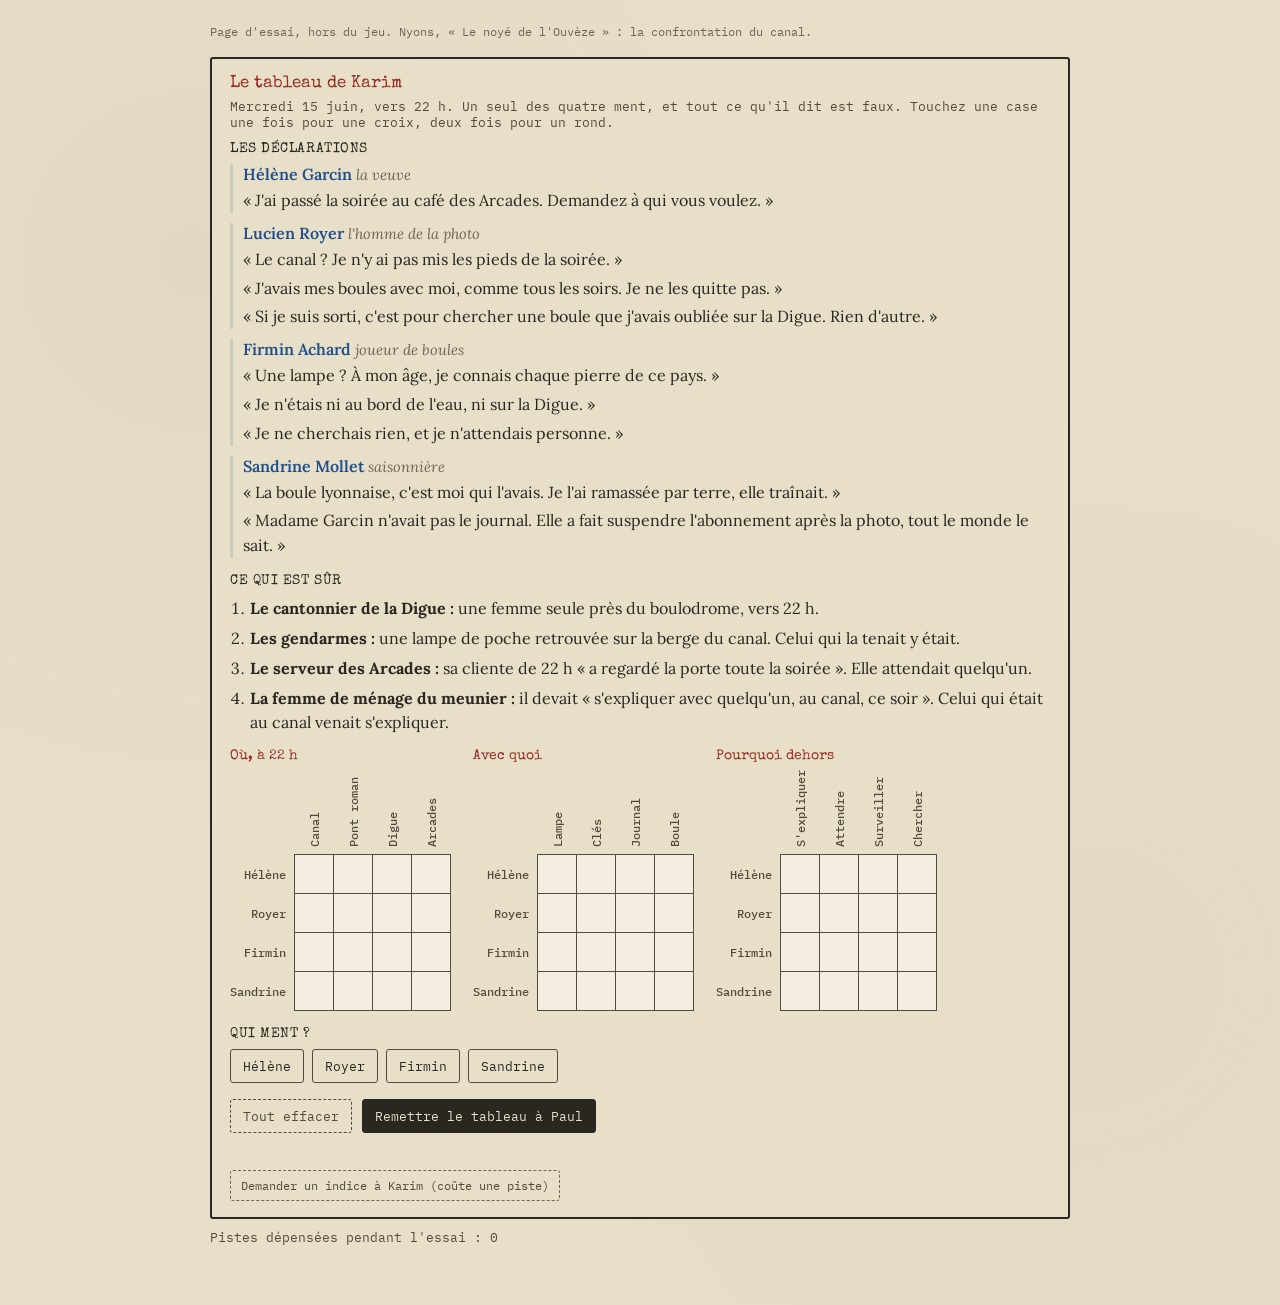
==== outils/essai-tableau.html @ 01d4c07b "Ajoute le tableau de Karim : grilles de recoupement façon Murdle Nouveau type de puzzle « grille » (" ====
<!DOCTYPE html>
<html lang="fr">
<head>
<meta charset="UTF-8">
<meta name="viewport" content="width=device-width, initial-scale=1.0">
<title>Essai : le tableau de Karim</title>
<base href="../">
<link rel="icon" href="img/icone.png">
<link href="https://fonts.googleapis.com/css2?family=Special+Elite&family=Lora:ital,wght@0,400;0,500;0,600;1,400&family=IBM+Plex+Mono:wght@400;500;600&display=swap" rel="stylesheet">
<link rel="stylesheet" href="style.css">
<link rel="stylesheet" href="tags.css">
<link rel="stylesheet" href="jeu.css">
<style>
  body { padding: 24px 16px 60px; }
  .essai { max-width: 860px; margin: 0 auto; }
  .essai-note { font-family: var(--font-mono); font-size: 12px; color: var(--muted); margin: 0 0 14px; }
  .essai-compteur { font-family: var(--font-mono); font-size: 12.5px; color: var(--ink-soft); margin: 10px 0 0; }
</style>
</head>
<body>
<div class="essai">
  <p class="essai-note">Page d'essai, hors du jeu. Nyons, « Le noyé de l'Ouvèze » : la confrontation du canal.</p>
  <div id="essai"></div>
  <p class="essai-compteur" id="compteur"></p>
</div>

<script src="audio.js"></script>
<script src="tableau.js"></script>
<script>
// Données provisoires : elles iront dans data.json avec l'affaire de Nyons.
const PZ = {
  type: "grille",
  title: "Le tableau de Karim",
  instructions: "Mercredi 15 juin, vers 22 h. Un seul des quatre ment, et tout ce qu'il dit est faux. Touchez une case une fois pour une croix, deux fois pour un rond.",
  help: "Karim : « Royer et la saisonnière disent tous les deux avoir eu la boule lyonnaise. Ils ne peuvent pas avoir raison tous les deux. »",
  result: "Lucien Royer était sur la berge du canal, une lampe à la main, et il était venu s'expliquer avec le meunier. Il l'a caché. Hélène Garcin attendait quelqu'un au café des Arcades, avec les clés du moulin dans son sac.",
  temoins: [
    { id: "helene", nom: "Hélène Garcin", court: "Hélène", role: "la veuve" },
    { id: "royer", nom: "Lucien Royer", court: "Royer", role: "l'homme de la photo" },
    { id: "firmin", nom: "Firmin Achard", court: "Firmin", role: "joueur de boules" },
    { id: "sandrine", nom: "Sandrine Mollet", court: "Sandrine", role: "saisonnière" }
  ],
  categories: [
    { id: "lieu", nom: "Où, à 22 h", valeurs: [
      { id: "canal", nom: "la berge du canal", court: "Canal" },
      { id: "pont", nom: "le pont roman", court: "Pont roman" },
      { id: "digue", nom: "le boulodrome de la Digue", court: "Digue" },
      { id: "arcades", nom: "le café des Arcades", court: "Arcades" } ] },
    { id: "objet", nom: "Avec quoi", valeurs: [
      { id: "lampe", nom: "une lampe de poche", court: "Lampe" },
      { id: "cles", nom: "les clés du moulin", court: "Clés" },
      { id: "journal", nom: "le journal du jour", court: "Journal" },
      { id: "boule", nom: "une boule lyonnaise", court: "Boule" } ] },
    { id: "raison", nom: "Pourquoi dehors", valeurs: [
      { id: "expliquer", nom: "venir s'expliquer avec quelqu'un", court: "S'expliquer" },
      { id: "attendre", nom: "attendre quelqu'un", court: "Attendre" },
      { id: "surveiller", nom: "surveiller quelqu'un", court: "Surveiller" },
      { id: "chercher", nom: "chercher un objet perdu", court: "Chercher" } ] }
  ],
  declarations: [
    { qui: "helene", texte: "J'ai passé la soirée au café des Arcades. Demandez à qui vous voulez." },
    { qui: "royer", texte: "Le canal ? Je n'y ai pas mis les pieds de la soirée." },
    { qui: "royer", texte: "J'avais mes boules avec moi, comme tous les soirs. Je ne les quitte pas." },
    { qui: "royer", texte: "Si je suis sorti, c'est pour chercher une boule que j'avais oubliée sur la Digue. Rien d'autre." },
    { qui: "firmin", texte: "Une lampe ? À mon âge, je connais chaque pierre de ce pays." },
    { qui: "firmin", texte: "Je n'étais ni au bord de l'eau, ni sur la Digue." },
    { qui: "firmin", texte: "Je ne cherchais rien, et je n'attendais personne." },
    { qui: "sandrine", texte: "La boule lyonnaise, c'est moi qui l'avais. Je l'ai ramassée par terre, elle traînait." },
    { qui: "sandrine", texte: "Madame Garcin n'avait pas le journal. Elle a fait suspendre l'abonnement après la photo, tout le monde le sait." }
  ],
  indices: [
    { source: "Le cantonnier de la Digue", texte: "une femme seule près du boulodrome, vers 22 h." },
    { source: "Les gendarmes", texte: "une lampe de poche retrouvée sur la berge du canal. Celui qui la tenait y était." },
    { source: "Le serveur des Arcades", texte: "sa cliente de 22 h « a regardé la porte toute la soirée ». Elle attendait quelqu'un." },
    { source: "La femme de ménage du meunier", texte: "il devait « s'expliquer avec quelqu'un, au canal, ce soir ». Celui qui était au canal venait s'expliquer." }
  ],
  solution: {
    menteur: "royer",
    lieu: { helene: "arcades", royer: "canal", firmin: "pont", sandrine: "digue" },
    objet: { helene: "cles", royer: "lampe", firmin: "journal", sandrine: "boule" },
    raison: { helene: "attendre", royer: "expliquer", firmin: "surveiller", sandrine: "chercher" }
  }
};

const A = window.BAOAudio || { play() {} };
let pistes = 0, indice = false, resolu = false;

function afficher() {
  const root = document.getElementById("essai");
  root.innerHTML = "";
  const box = document.createElement("div");
  box.className = "puzzle puzzle-grille";
  box.innerHTML = '<p class="puzzle-head">' + PZ.title + '</p>';
  if (resolu) {
    box.innerHTML += '<div class="puzzle-result"><p>' + PZ.result + '</p></div>';
  } else {
    box.innerHTML += '<p class="puzzle-instructions">' + PZ.instructions + '</p>';
    if (indice) box.innerHTML += '<p class="puzzle-help-text">' + PZ.help + '</p>';
    const area = document.createElement("div");
    area.className = "puzzle-area";
    box.appendChild(area);
    BAOTableau.build(area, PZ, {
      id: "essai",
      play: (n) => A.play(n),
      onSolved: () => { resolu = true; afficher(); },
      onWrong: () => { pistes += 1; compteur(); }
    });
    const help = document.createElement("button");
    help.className = "puzzle-help";
    help.textContent = indice ? "Demander de l'aide à l'équipe (coûte une piste)" : "Demander un indice à Karim (coûte une piste)";
    help.addEventListener("click", () => {
      pistes += 1;
      if (indice) resolu = true; else indice = true;
      afficher();
    });
    box.appendChild(help);
  }
  root.appendChild(box);
  compteur();
}
function compteur() {
  document.getElementById("compteur").textContent = "Pistes dépensées pendant l'essai : " + pistes;
}
afficher();
</script>
</body>
</html>
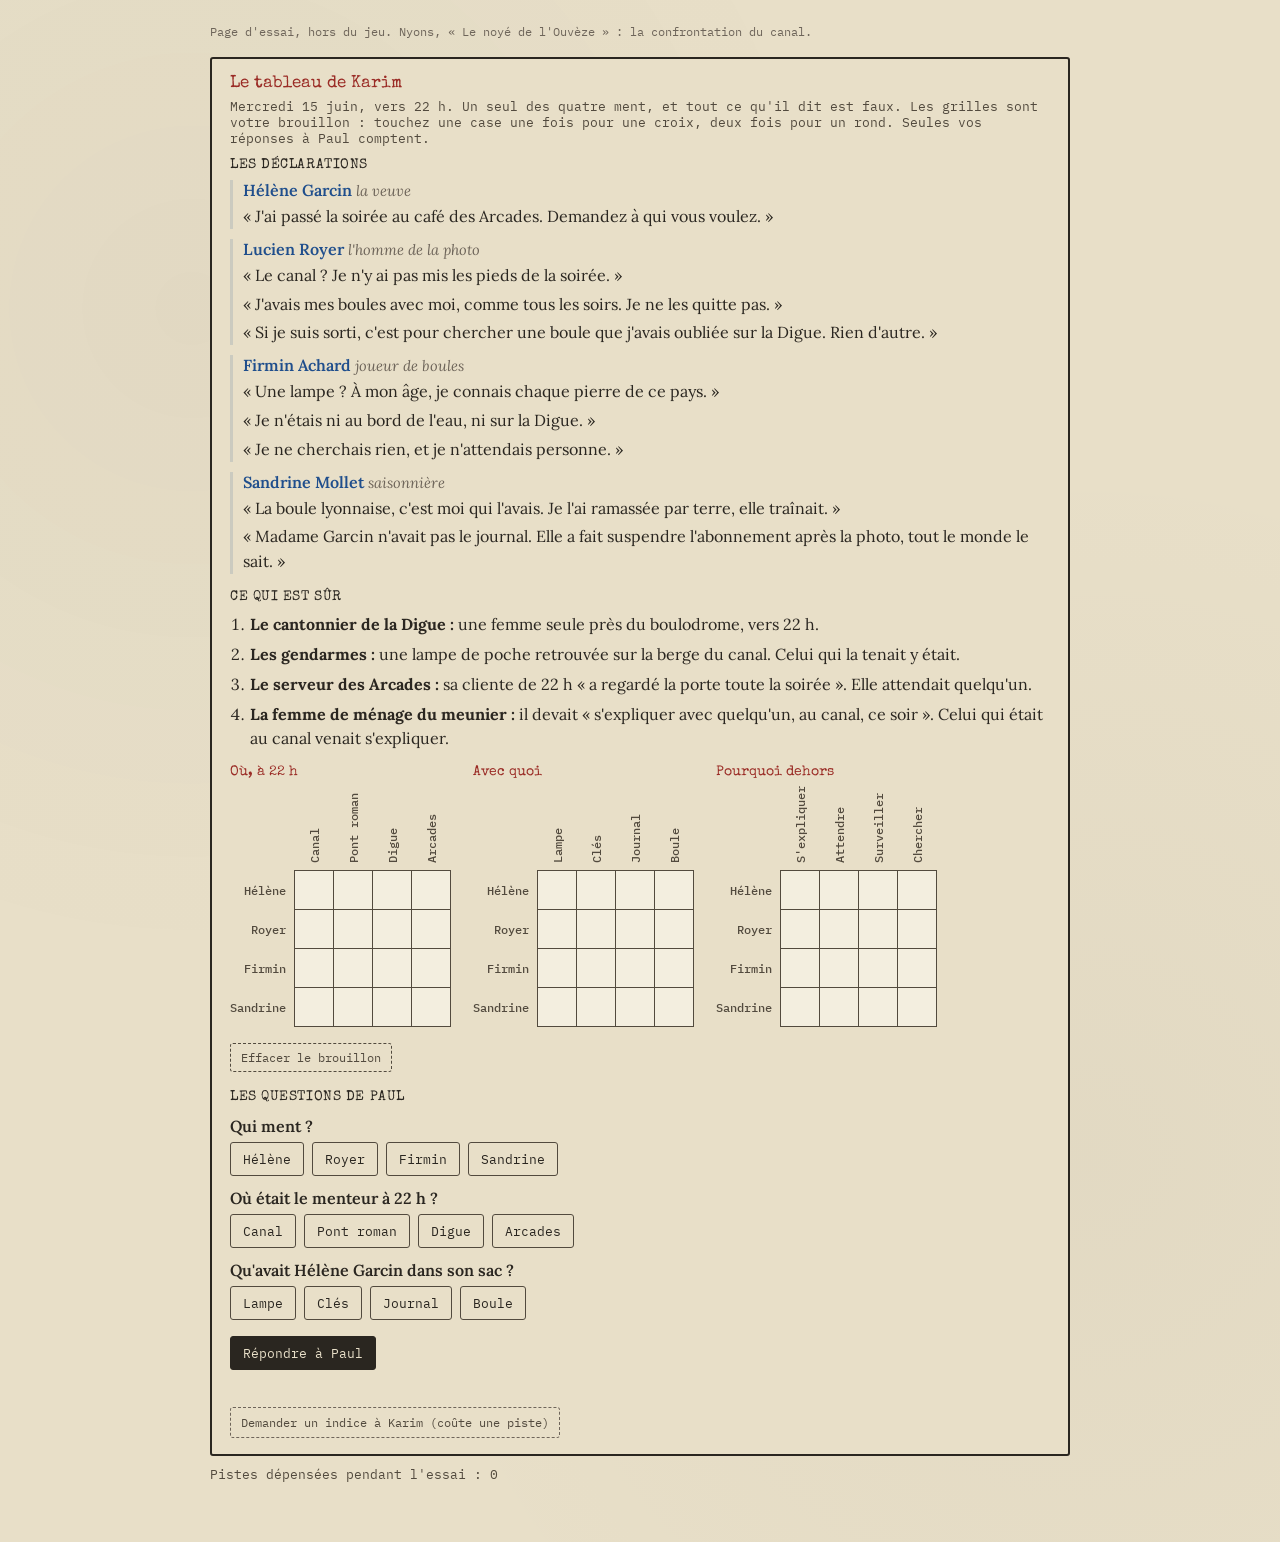
==== commit 294448aa: "Tableau de Karim : grilles en brouillon, Paul pose trois questions Les grilles ne sont plus vérifiée" ====
--- a/outils/essai-tableau.html
+++ b/outils/essai-tableau.html
@@ -31,7 +31,7 @@
 const PZ = {
   type: "grille",
   title: "Le tableau de Karim",
-  instructions: "Mercredi 15 juin, vers 22 h. Un seul des quatre ment, et tout ce qu'il dit est faux. Touchez une case une fois pour une croix, deux fois pour un rond.",
+  instructions: "Mercredi 15 juin, vers 22 h. Un seul des quatre ment, et tout ce qu'il dit est faux. Les grilles sont votre brouillon : touchez une case une fois pour une croix, deux fois pour un rond. Seules vos réponses à Paul comptent.",
   help: "Karim : « Royer et la saisonnière disent tous les deux avoir eu la boule lyonnaise. Ils ne peuvent pas avoir raison tous les deux. »",
   result: "Lucien Royer était sur la berge du canal, une lampe à la main, et il était venu s'expliquer avec le meunier. Il l'a caché. Hélène Garcin attendait quelqu'un au café des Arcades, avec les clés du moulin dans son sac.",
   temoins: [
@@ -73,6 +73,11 @@
     { source: "Les gendarmes", texte: "une lampe de poche retrouvée sur la berge du canal. Celui qui la tenait y était." },
     { source: "Le serveur des Arcades", texte: "sa cliente de 22 h « a regardé la porte toute la soirée ». Elle attendait quelqu'un." },
     { source: "La femme de ménage du meunier", texte: "il devait « s'expliquer avec quelqu'un, au canal, ce soir ». Celui qui était au canal venait s'expliquer." }
+  ],
+  questions: [
+    { id: "menteur", texte: "Qui ment ?", choix: "temoins", reponse: "royer" },
+    { id: "lieu_menteur", texte: "Où était le menteur à 22 h ?", choix: "lieu", reponse: "canal" },
+    { id: "sac_helene", texte: "Qu'avait Hélène Garcin dans son sac ?", choix: "objet", reponse: "cles" }
   ],
   solution: {
     menteur: "royer",
